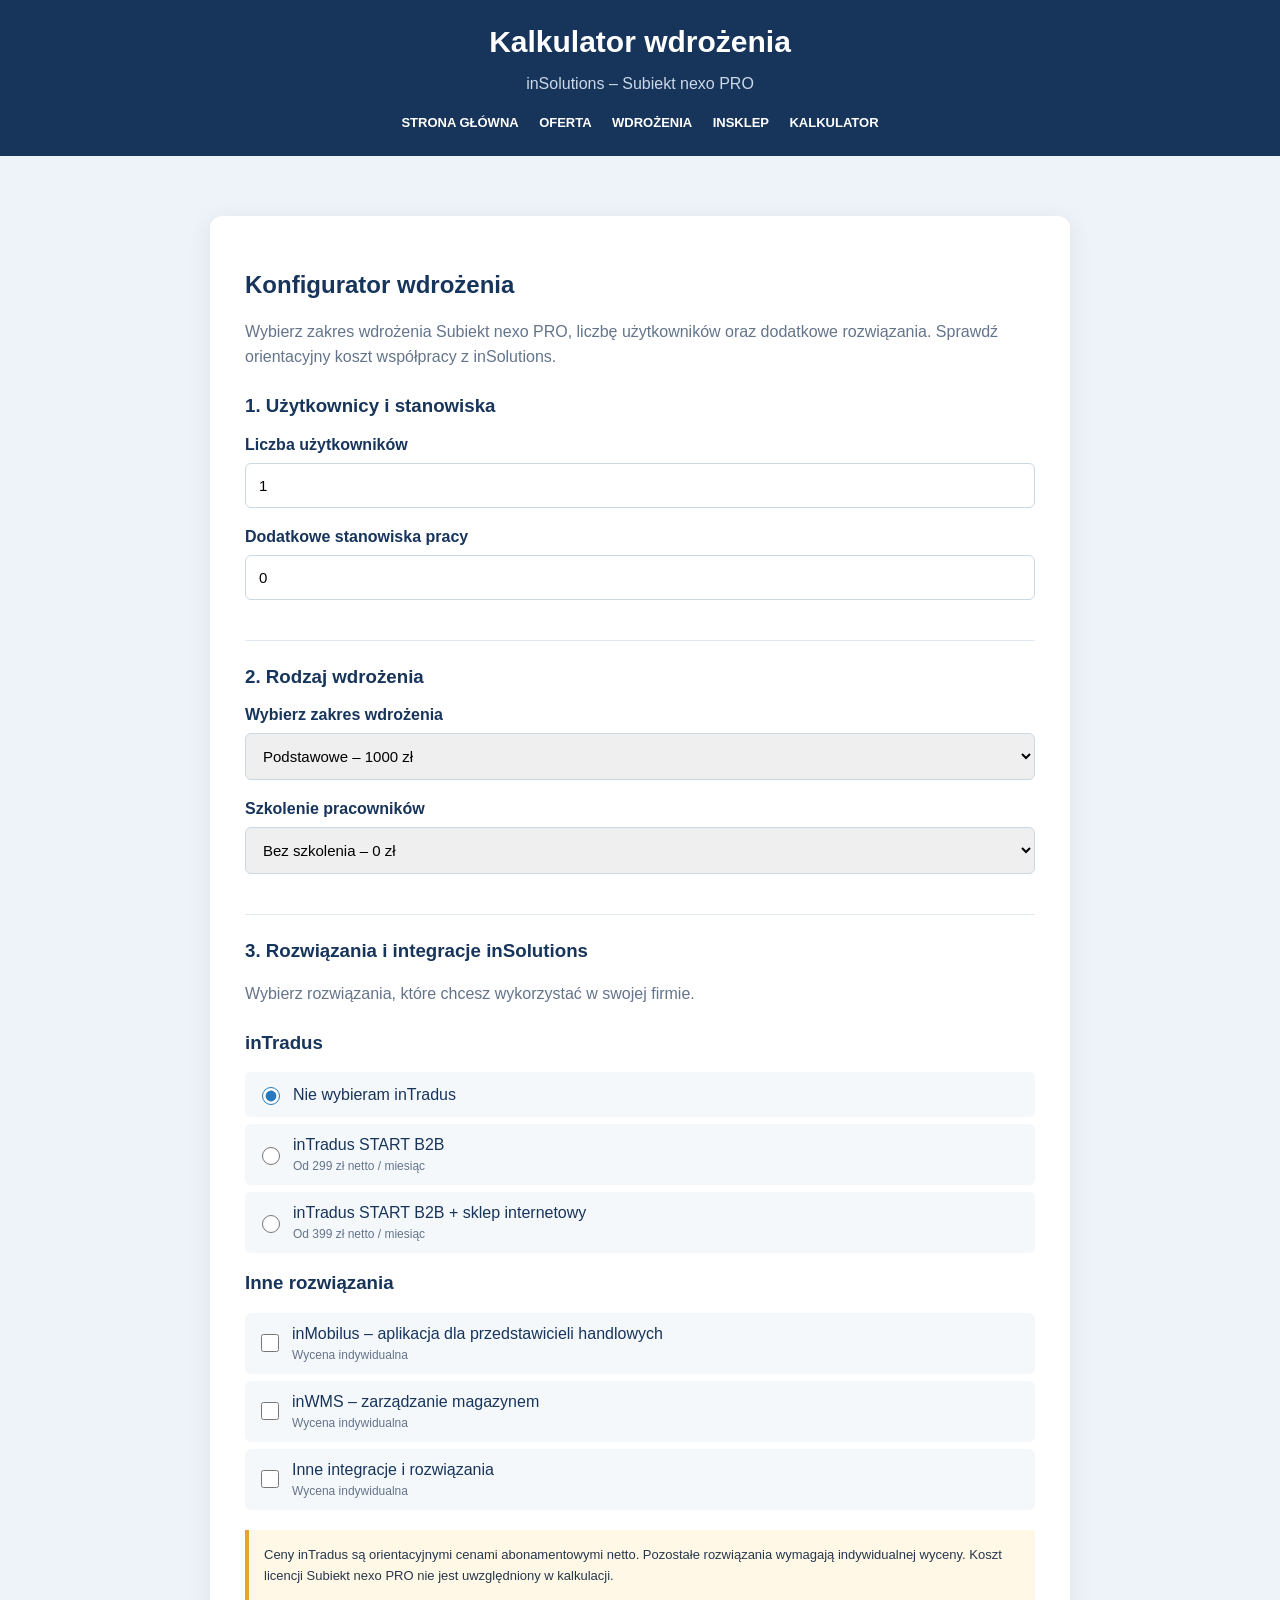
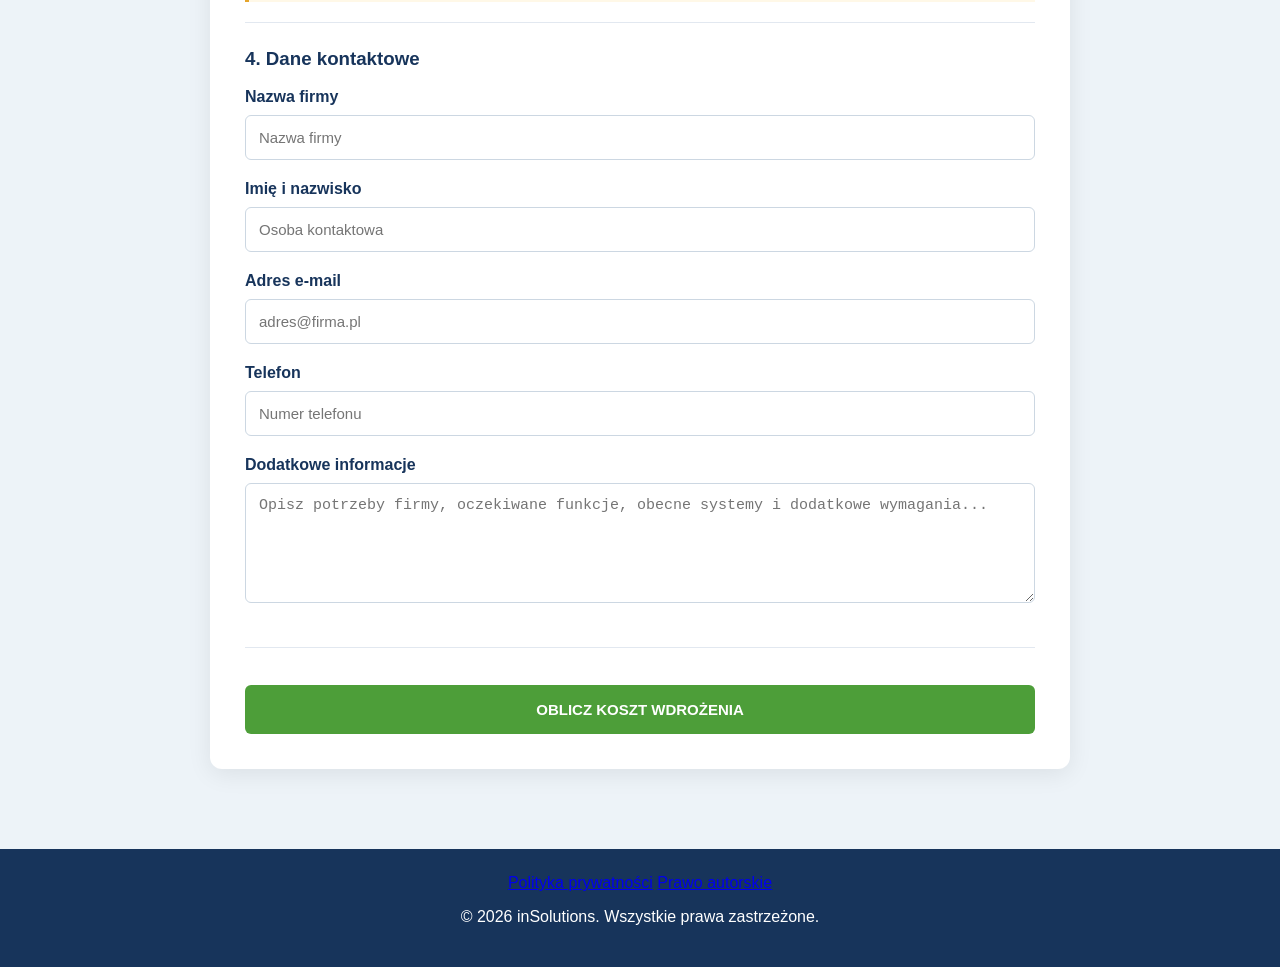
==== kalkulator.html @ 98a64615 "Add files via upload" ====
<!DOCTYPE html>
<html lang="pl">

<head>
<meta charset="UTF-8">
<meta name="viewport" content="width=device-width, initial-scale=1.0">
<meta name="robots" content="noindex, nofollow">

<title>Kalkulator wdrożenia – inSolutions</title>

<style>

* {
    box-sizing: border-box;
}

body {
    font-family: Arial, sans-serif;
    margin: 0;
    background: #edf3f8;
    color: #26374b;
}

header {
    background: #17345b;
    color: white;
    padding: 25px;
    text-align: center;
}

header h1 {
    margin: 0;
    font-size: 30px;
}

header p {
    color: #cbd8e8;
}

nav {
    margin-top: 20px;
}

nav a {
    color: white;
    text-decoration: none;
    font-size: 13px;
    font-weight: bold;
    margin: 8px;
}

nav a:hover {
    color: #8ac7ff;
}

.kontener {
    max-width: 900px;
    margin: 40px auto;
    padding: 20px;
}

.karta {
    background: white;
    padding: 35px;
    border-radius: 12px;
    box-shadow: 0 5px 25px rgba(0,0,0,0.08);
}

h2, h3 {
    color: #17345b;
}

.opis {
    color: #64748b;
    line-height: 1.6;
    margin-bottom: 25px;
}

.sekcja {
    border-bottom: 1px solid #e2e8f0;
    padding-bottom: 20px;
    margin-bottom: 25px;
}

.pole {
    margin-bottom: 20px;
}

label {
    display: block;
    font-weight: bold;
    margin-bottom: 9px;
    color: #17345b;
}

input[type="number"],
input[type="text"],
input[type="email"],
select,
textarea {
    width: 100%;
    padding: 13px;
    border: 1px solid #ccd7e2;
    border-radius: 6px;
    font-size: 15px;
}

textarea {
    min-height: 120px;
    resize: vertical;
}

.checkbox {
    display: flex;
    align-items: center;
    gap: 10px;
    padding: 12px;
    margin: 7px 0;
    background: #f5f8fb;
    border-radius: 6px;
}

.checkbox input {
    width: 18px;
    height: 18px;
    accent-color: #2878bd;
}

.checkbox label {
    margin: 0;
    font-weight: normal;
    flex: 1;
}

.cena-integracji {
    display: block;
    color: #64748b;
    font-size: 12px;
    margin-top: 5px;
}

.info {
    background: #fff8e7;
    border-left: 4px solid #e5a52c;
    padding: 15px;
    font-size: 13px;
    line-height: 1.6;
    margin-top: 20px;
}

button {
    width: 100%;
    padding: 16px;
    border: none;
    border-radius: 6px;
    background: #4d9e39;
    color: white;
    font-size: 15px;
    font-weight: bold;
    cursor: pointer;
    margin-top: 12px;
}

button:hover {
    background: #397d2b;
}

.przycisk-pdf {
    background: #2878bd;
}

.przycisk-email {
    background: #17345b;
}

.wynik {
    display: none;
    margin-top: 30px;
    padding: 25px;
    background: #edf5fb;
    border-left: 5px solid #2878bd;
    border-radius: 6px;
}

.cena {
    font-size: 35px;
    font-weight: bold;
    color: #2878bd;
    margin: 15px 0;
}

.szczegoly {
    line-height: 2;
    color: #526477;
}

.szczegoly div {
    border-bottom: 1px solid #d7e3ed;
    padding: 5px 0;
}

.uwaga {
    font-size: 12px;
    color: #64748b;
    margin-top: 20px;
    line-height: 1.6;
}

footer {
    background: #17345b;
    color: white;
    text-align: center;
    padding: 25px;
    margin-top: 60px;
}

@media(max-width:600px) {

    .karta {
        padding: 20px;
    }

    header h1 {
        font-size: 24px;
    }

    nav a {
        display: inline-block;
        font-size: 11px;
        margin: 5px;
    }

    .cena {
        font-size: 28px;
    }

}





</style>

</head>

<body>

<header>

<h1>Kalkulator wdrożenia</h1>

<p>inSolutions – Subiekt nexo PRO</p>

<nav>
<a href="index.html">STRONA GŁÓWNA</a>
<a href="oferta.html">OFERTA</a>
<a href="wdrozenia.html">WDROŻENIA</a>
<a href="https://www.insklep.pl/">INSKLEP</a>
<a href="kalkulator.html">KALKULATOR</a>
</nav>

</header>


<div class="kontener">

<div class="karta">

<div class="formularz">

<h2>Konfigurator wdrożenia</h2>

<p class="opis">
Wybierz zakres wdrożenia Subiekt nexo PRO,
liczbę użytkowników oraz dodatkowe rozwiązania.
Sprawdź orientacyjny koszt współpracy z inSolutions.
</p>


<!-- 1. UŻYTKOWNICY -->

<div class="sekcja">

<h3>1. Użytkownicy i stanowiska</h3>

<div class="pole">

<label for="osoby">Liczba użytkowników</label>

<input type="number" id="osoby" min="1" max="500" value="1">

</div>

<div class="pole">

<label for="stanowiska">Dodatkowe stanowiska pracy</label>

<input type="number" id="stanowiska" min="0" max="500" value="0">

</div>

</div>


<!-- 2. WDROŻENIE -->

<div class="sekcja">

<h3>2. Rodzaj wdrożenia</h3>

<div class="pole">

<label for="wdrozenie">Wybierz zakres wdrożenia</label>

<select id="wdrozenie">

<option value="1000">Podstawowe – 1000 zł</option>

<option value="3000">Standardowe – 3000 zł</option>

<option value="5000">Zaawansowane – 5000 zł</option>

</select>

</div>

<div class="pole">

<label for="szkolenie">Szkolenie pracowników</label>

<select id="szkolenie">

<option value="0">Bez szkolenia – 0 zł</option>

<option value="1000">Szkolenie – 1000 zł</option>

</select>

</div>

</div>


<!-- 3. INTEGRACJE -->

<div class="sekcja">

<h3>3. Rozwiązania i integracje inSolutions</h3>

<p class="opis">
Wybierz rozwiązania, które chcesz wykorzystać
w swojej firmie.
</p>


<h3>inTradus</h3>

<div class="checkbox">

<input type="radio" name="tradus" id="tradus0" value="0" checked>

<label for="tradus0">
Nie wybieram inTradus
</label>

</div>

<div class="checkbox">

<input type="radio" name="tradus" id="tradus1" value="299">

<label for="tradus1">
inTradus START B2B

<span class="cena-integracji">
Od 299 zł netto / miesiąc
</span>

</label>

</div>

<div class="checkbox">

<input type="radio" name="tradus" id="tradus2" value="399">

<label for="tradus2">
inTradus START B2B + sklep internetowy

<span class="cena-integracji">
Od 399 zł netto / miesiąc
</span>

</label>

</div>


<h3>Inne rozwiązania</h3>

<div class="checkbox">

<input type="checkbox" id="mobilus">

<label for="mobilus">
inMobilus – aplikacja dla przedstawicieli handlowych

<span class="cena-integracji">
Wycena indywidualna
</span>

</label>

</div>

<div class="checkbox">

<input type="checkbox" id="wms">

<label for="wms">
inWMS – zarządzanie magazynem

<span class="cena-integracji">
Wycena indywidualna
</span>

</label>

</div>


<div class="checkbox">

<input type="checkbox" id="inne">

<label for="inne">
Inne integracje i rozwiązania

<span class="cena-integracji">
Wycena indywidualna
</span>

</label>

</div>

<div class="info">

Ceny inTradus są orientacyjnymi cenami abonamentowymi
netto. Pozostałe rozwiązania wymagają indywidualnej
wyceny. Koszt licencji Subiekt nexo PRO nie jest
uwzględniony w kalkulacji.

</div>

</div>


<!-- 4. DANE KLIENTA -->

<div class="sekcja">

<h3>4. Dane kontaktowe</h3>

<div class="pole">

<label for="firma">Nazwa firmy</label>

<input type="text" id="firma" placeholder="Nazwa firmy">

</div>

<div class="pole">

<label for="imie">Imię i nazwisko</label>

<input type="text" id="imie" placeholder="Osoba kontaktowa">

</div>

<div class="pole">

<label for="email">Adres e-mail</label>

<input type="email" id="email" placeholder="adres@firma.pl">

</div>

<div class="pole">

<label for="telefon">Telefon</label>

<input type="text" id="telefon" placeholder="Numer telefonu">

</div>

<div class="pole">

<label for="uwagi">Dodatkowe informacje</label>

<textarea id="uwagi" placeholder="Opisz potrzeby firmy, oczekiwane funkcje, obecne systemy i dodatkowe wymagania..."></textarea>

</div>

</div>


<button onclick="oblicz()">
OBLICZ KOSZT WDROŻENIA
</button>

</div>


<!-- WYNIK -->

<div class="wynik" id="wynik">

<h2>Twoja kalkulacja</h2>

<p id="dataKalkulacji"></p>

<h3>Jednorazowy koszt wdrożenia</h3>

<div class="cena" id="cena">0 zł</div>

<h3>Szczegółowe zestawienie</h3>

<div class="szczegoly" id="szczegoly"></div>

<h3>Abonament miesięczny</h3>

<div class="cena" id="abonament">0 zł</div>

<div class="uwaga">

Podana kwota ma charakter orientacyjny i nie stanowi
oferty handlowej. Ostateczna wycena zależy od zakresu
wdrożenia oraz indywidualnych potrzeb firmy.

Ceny abonamentowe i wdrożeniowe mogą wymagać
potwierdzenia przez inSolutions.

</div>

<div class="przyciski">

<button class="przycisk-pdf" onclick="zapiszPDF()">
POBIERZ KALKULACJĘ PDF
</button>

<button class="przycisk-email" onclick="wyslijEmail()">
WYŚLIJ KALKULACJĘ DO IN SOLUTIONS
</button>

</div>

</div>

</div>

</div>


<footer>

    <div class="stopka">

        <div class="linki-stopka">

            <a href="polityka.html">Polityka prywatności</a>

            <a href="prawo.html">Prawo autorskie</a>

        </div>

        <p>© 2026 inSolutions. Wszystkie prawa zastrzeżone.</p>

    </div>

</footer>


<script>

// ADRES E-MAIL FIRMY

const EMAIL_FIRMY = "grzesikdaniel182@gmail.com";

let ostatniaKalkulacja = 0;


// FUNKCJA OBLICZAJĄCA KOSZT

function oblicz() {

    let osoby = Number(document.getElementById("osoby").value);

    let stanowiska = Number(document.getElementById("stanowiska").value);

    let wdrozenie = Number(document.getElementById("wdrozenie").value);

    let szkolenie = Number(document.getElementById("szkolenie").value);


    // SPRAWDZENIE DANYCH

    if (
        osoby < 1 || osoby > 500 ||
        stanowiska < 0 || stanowiska > 500 ||
        osoby % 1 != 0 ||
        stanowiska % 1 != 0
    ) {

        alert("Wprowadź prawidłowe dane!");

        return;

    }


    // OBLICZANIE KOSZTÓW

    let kosztOsob = osoby * 100;

    let kosztStanowisk = stanowiska * 200;

    let koszt = wdrozenie + szkolenie +
                kosztOsob + kosztStanowisk;


    // ABONAMENT INTRADUS

    let abonament = 0;

    if (document.getElementById("tradus1").checked) {
        abonament = 299;
    }

    if (document.getElementById("tradus2").checked) {
        abonament = 399;
    }


    // WYBRANE INTEGRACJE

    let wybrane = "";

    if (document.getElementById("mobilus").checked) {
        wybrane += "inMobilus, ";
    }

    if (document.getElementById("wms").checked) {
        wybrane += "inWMS, ";
    }

    if (document.getElementById("inne").checked) {
        wybrane += "Inne integracje, ";
    }

    if (wybrane == "") {
        wybrane = "Brak";
    }


    // NAZWA INTRADUS

    let nazwaTradus = "Nie wybrano";

    if (document.getElementById("tradus1").checked) {
        nazwaTradus = "inTradus START B2B";
    }

    if (document.getElementById("tradus2").checked) {
        nazwaTradus = "inTradus START B2B + sklep internetowy";
    }


    // ZAPISANIE WYNIKU

    ostatniaKalkulacja = koszt;


    // WYŚWIETLENIE CENY

    document.getElementById("cena").innerHTML =
        koszt.toLocaleString("pl-PL") + " zł netto";


    document.getElementById("abonament").innerHTML =
        abonament + " zł netto / miesiąc";


    // SZCZEGÓŁY

    document.getElementById("szczegoly").innerHTML =

        "Liczba użytkowników: " + osoby +

        "<br>Koszt użytkowników: " + kosztOsob + " zł" +

        "<br>Dodatkowe stanowiska: " + stanowiska +

        "<br>Koszt stanowisk: " + kosztStanowisk + " zł" +

        "<br>Wdrożenie: " + wdrozenie + " zł" +

        "<br>Szkolenie: " + szkolenie + " zł" +

        "<br>inTradus: " + nazwaTradus +

        "<br>Wybrane integracje: " + wybrane;


    // DATA

    document.getElementById("dataKalkulacji").innerHTML =
        "Data kalkulacji: " + new Date().toLocaleDateString("pl-PL");


    // POKAZANIE WYNIKU

    document.getElementById("wynik").style.display = "block";

    document.getElementById("wynik").scrollIntoView({
        behavior: "smooth"
    });

}


// FUNKCJA PRZYGOTOWUJĄCA TREŚĆ E-MAILA

function pobierzOpis() {

    let firma = document.getElementById("firma").value;

    let imie = document.getElementById("imie").value;

    let email = document.getElementById("email").value;

    let telefon = document.getElementById("telefon").value;

    let uwagi = document.getElementById("uwagi").value;


    let opis =

        "KALKULACJA WDROŻENIA INSOLUTIONS\n\n" +

        "Firma: " + firma + "\n" +

        "Osoba kontaktowa: " + imie + "\n" +

        "E-mail: " + email + "\n" +

        "Telefon: " + telefon + "\n\n" +

        "Jednorazowy koszt wdrożenia: " +
        ostatniaKalkulacja + " zł netto\n\n" +

        "Abonament inTradus: " +
        document.getElementById("abonament").innerText + "\n\n" +

        "Szczegóły:\n" +
        document.getElementById("szczegoly").innerText + "\n\n" +

        "Dodatkowe informacje:\n" + uwagi;


    return opis;

}


// ZAPIS DO PDF

function zapiszPDF() {

    if (ostatniaKalkulacja == 0) {

        alert("Najpierw oblicz koszt wdrożenia!");

        return;

    }

    window.print();

}


// WYSYŁANIE E-MAILA

function wyslijEmail() {

    if (ostatniaKalkulacja == 0) {

        alert("Najpierw oblicz koszt wdrożenia!");

        return;

    }

    let email = document.getElementById("email").value;

    if (email == "" || email.indexOf("@") == -1) {

        alert("Wpisz prawidłowy adres e-mail!");

        return;

    }

    if (EMAIL_FIRMY == "") {

        alert("Najpierw wpisz adres e-mail firmy w kodzie strony!");

        return;

    }

    let temat = "Kalkulacja wdrożenia Subiekt nexo PRO";

    let tresc = pobierzOpis();

    window.location.href =

        "mailto:" + EMAIL_FIRMY +

        "?subject=" + encodeURIComponent(temat) +

        "&body=" + encodeURIComponent(tresc);

}

</script>

</body>
</html>
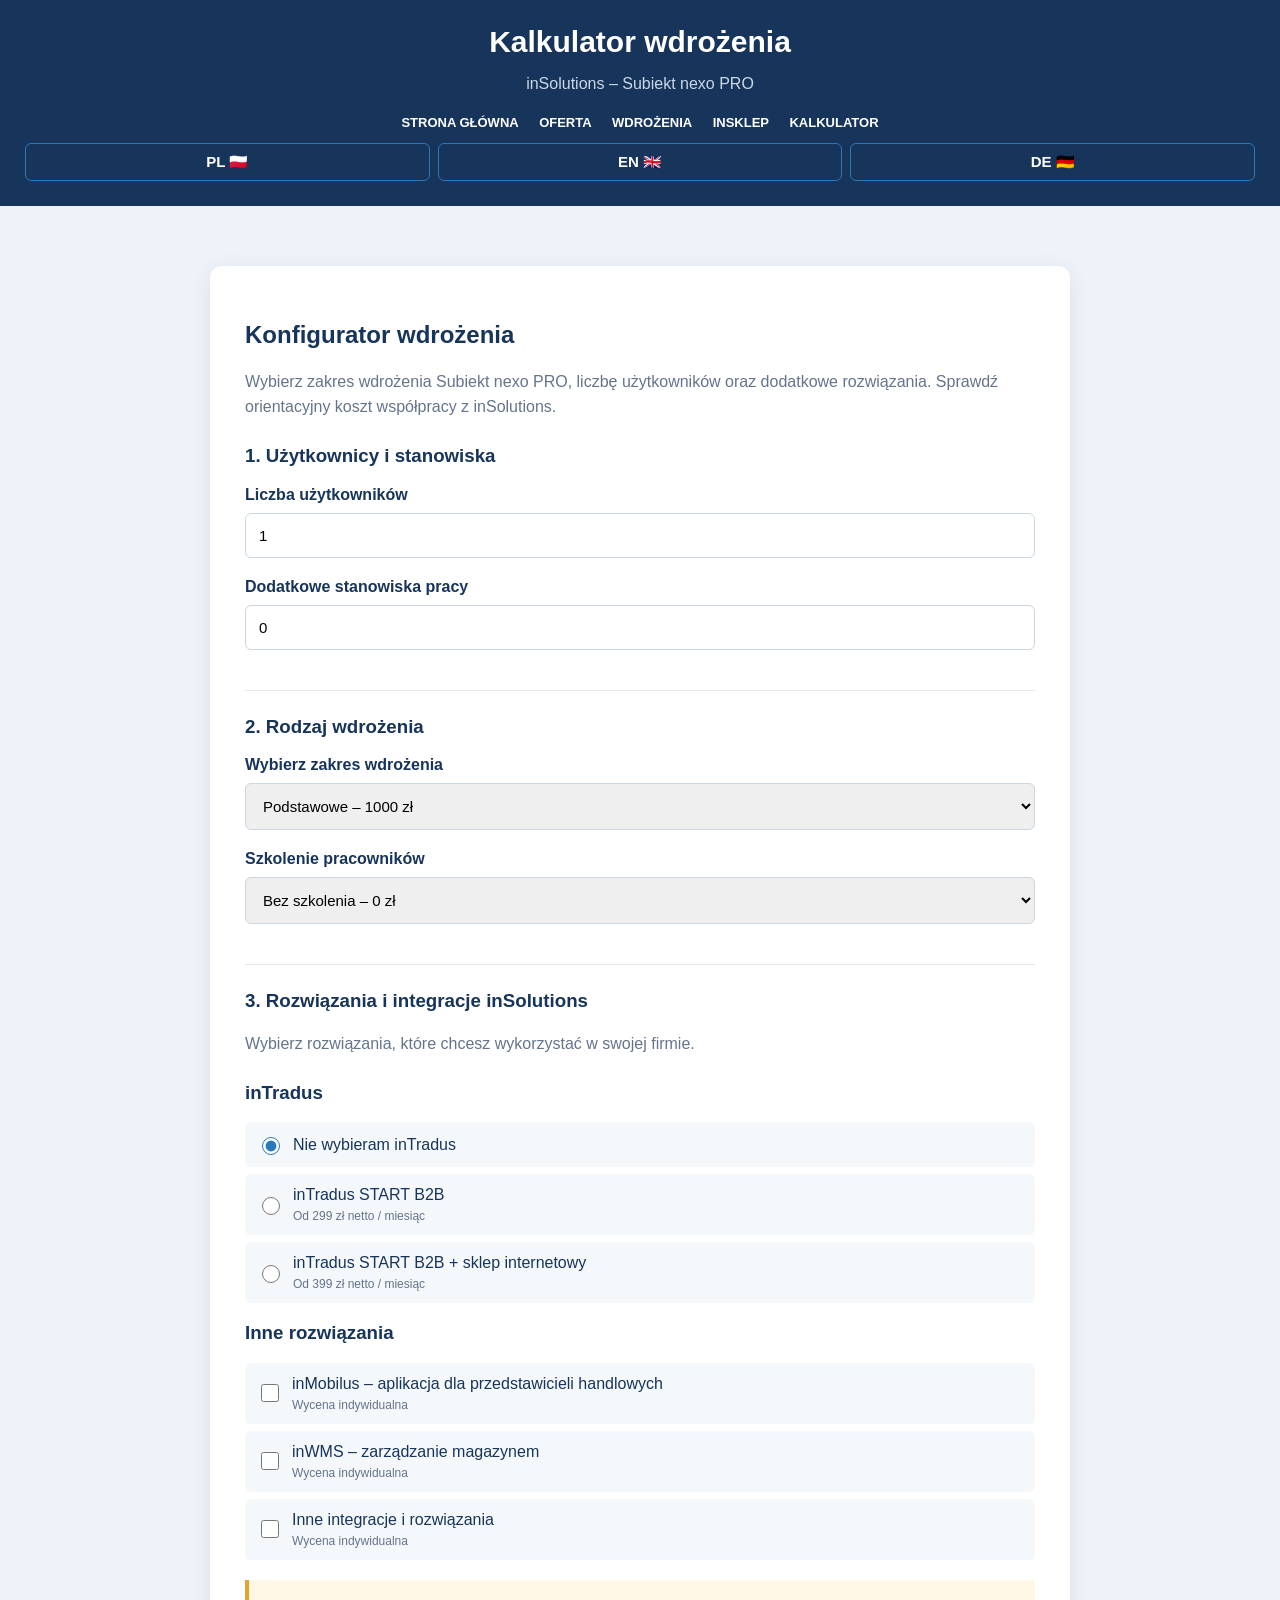
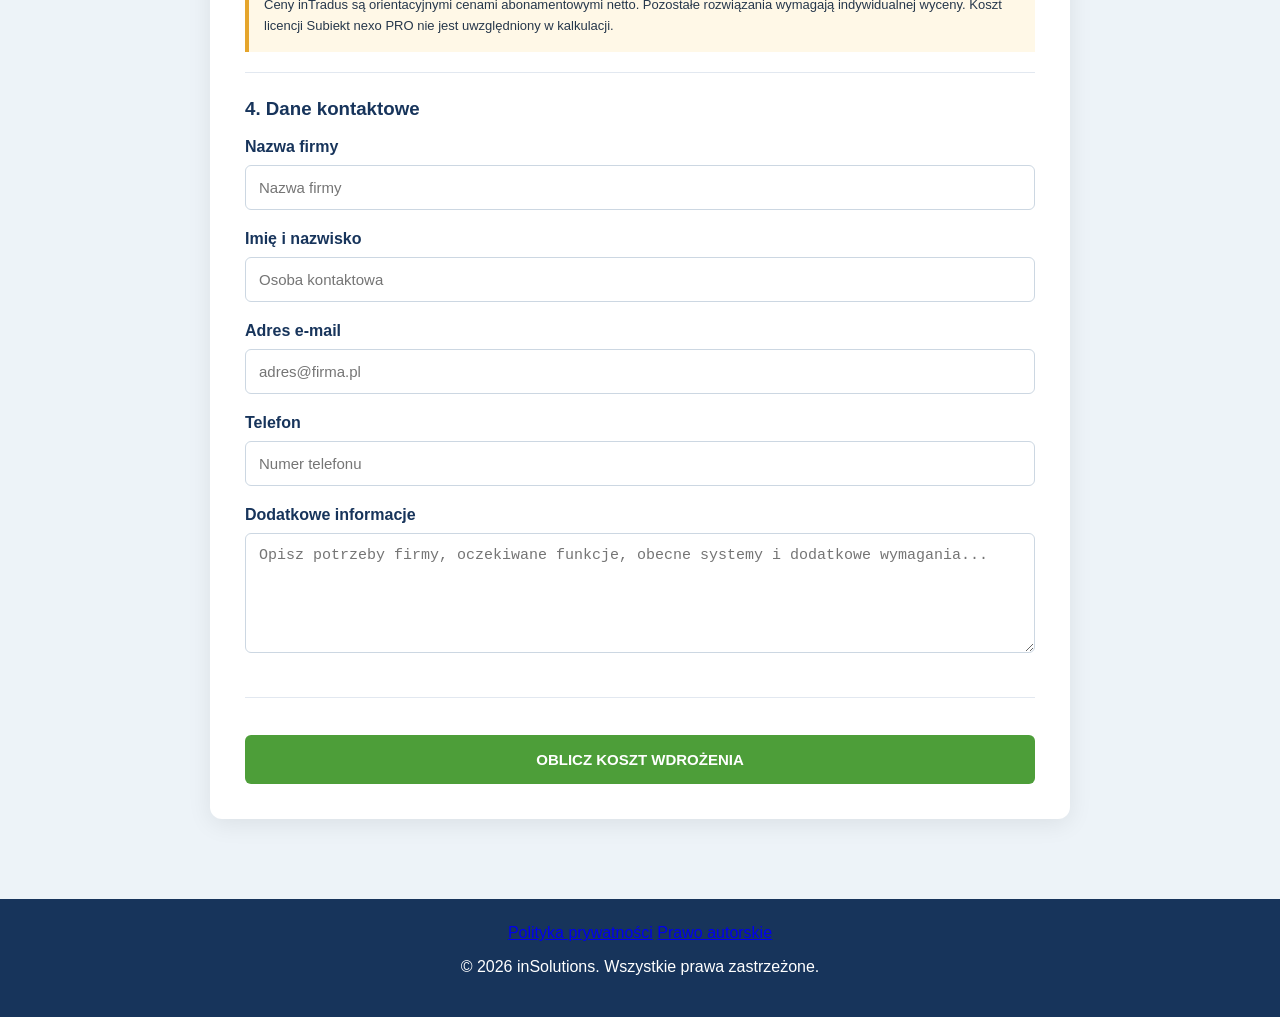
==== commit a6adfec5: "Update print statement from 'Hello' to 'Goodbye'" ====
--- a/kalkulator.html
+++ b/kalkulator.html
@@ -215,26 +215,33 @@
     margin-top: 60px;
 }
 
-@media(max-width:600px) {
-
-    .karta {
-        padding: 20px;
-    }
-
-    header h1 {
-        font-size: 24px;
-    }
-
-    nav a {
-        display: inline-block;
-        font-size: 11px;
-        margin: 5px;
-    }
-
-    .cena {
-        font-size: 28px;
-    }
-
+.language-switcher {
+    display: flex;
+    align-items: center;
+    gap: 8px;
+}
+
+.language-switcher button {
+    background: transparent;
+    border: 1px solid #2878bd;
+    color: inherit;
+    padding: 9px 12px;
+    border-radius: 6px;
+    cursor: pointer;
+    font-weight: bold;
+}
+
+.language-switcher button:hover {
+    background: #2878bd;
+    color: white;
+}
+
+#google_translate_element {
+    position: absolute;
+    left: -9999px;
+    width: 1px;
+    height: 1px;
+    overflow: hidden;
 }
 
 
@@ -259,7 +266,20 @@
 <a href="wdrozenia.html">WDROŻENIA</a>
 <a href="https://www.insklep.pl/">INSKLEP</a>
 <a href="kalkulator.html">KALKULATOR</a>
-</nav>
+
+
+<div class="language-switcher">
+    <button onclick="changeLanguage('pl')">PL 🇵🇱</button>
+    <button onclick="changeLanguage('en')">EN 🇬🇧</button>
+    <button onclick="changeLanguage('de')">DE 🇩🇪</button>
+</div>
+
+<div id="google_translate_element"></div>
+
+
+        </nav>
+
+    
 
 </header>
 
@@ -837,6 +857,48 @@
 }
 
 </script>
-
+<!-- GOOGLE TRANSLATE -->
+
+<script>
+let translateReady = false;
+
+function googleTranslateInit() {
+
+    new google.translate.TranslateElement({
+        pageLanguage: 'pl',
+        includedLanguages: 'pl,en,de',
+        autoDisplay: false
+    }, 'google_translate_element');
+
+    translateReady = true;
+}
+
+function changeLanguage(language) {
+
+    if (!translateReady) {
+        alert("Tłumacz jeszcze się ładuje. Spróbuj za chwilę.");
+        return;
+    }
+
+    const select = document.querySelector(
+        '#google_translate_element select.goog-te-combo'
+    );
+
+    if (!select) {
+        alert("Nie udało się załadować tłumacza Google.");
+        return;
+    }
+
+    select.value = language;
+
+    select.dispatchEvent(
+        new Event('change', { bubbles: true })
+    );
+}
+</script>
+
+<script
+    src="https://translate.google.com/translate_a/element.js?cb=googleTranslateInit">
+</script>
 </body>
 </html>
